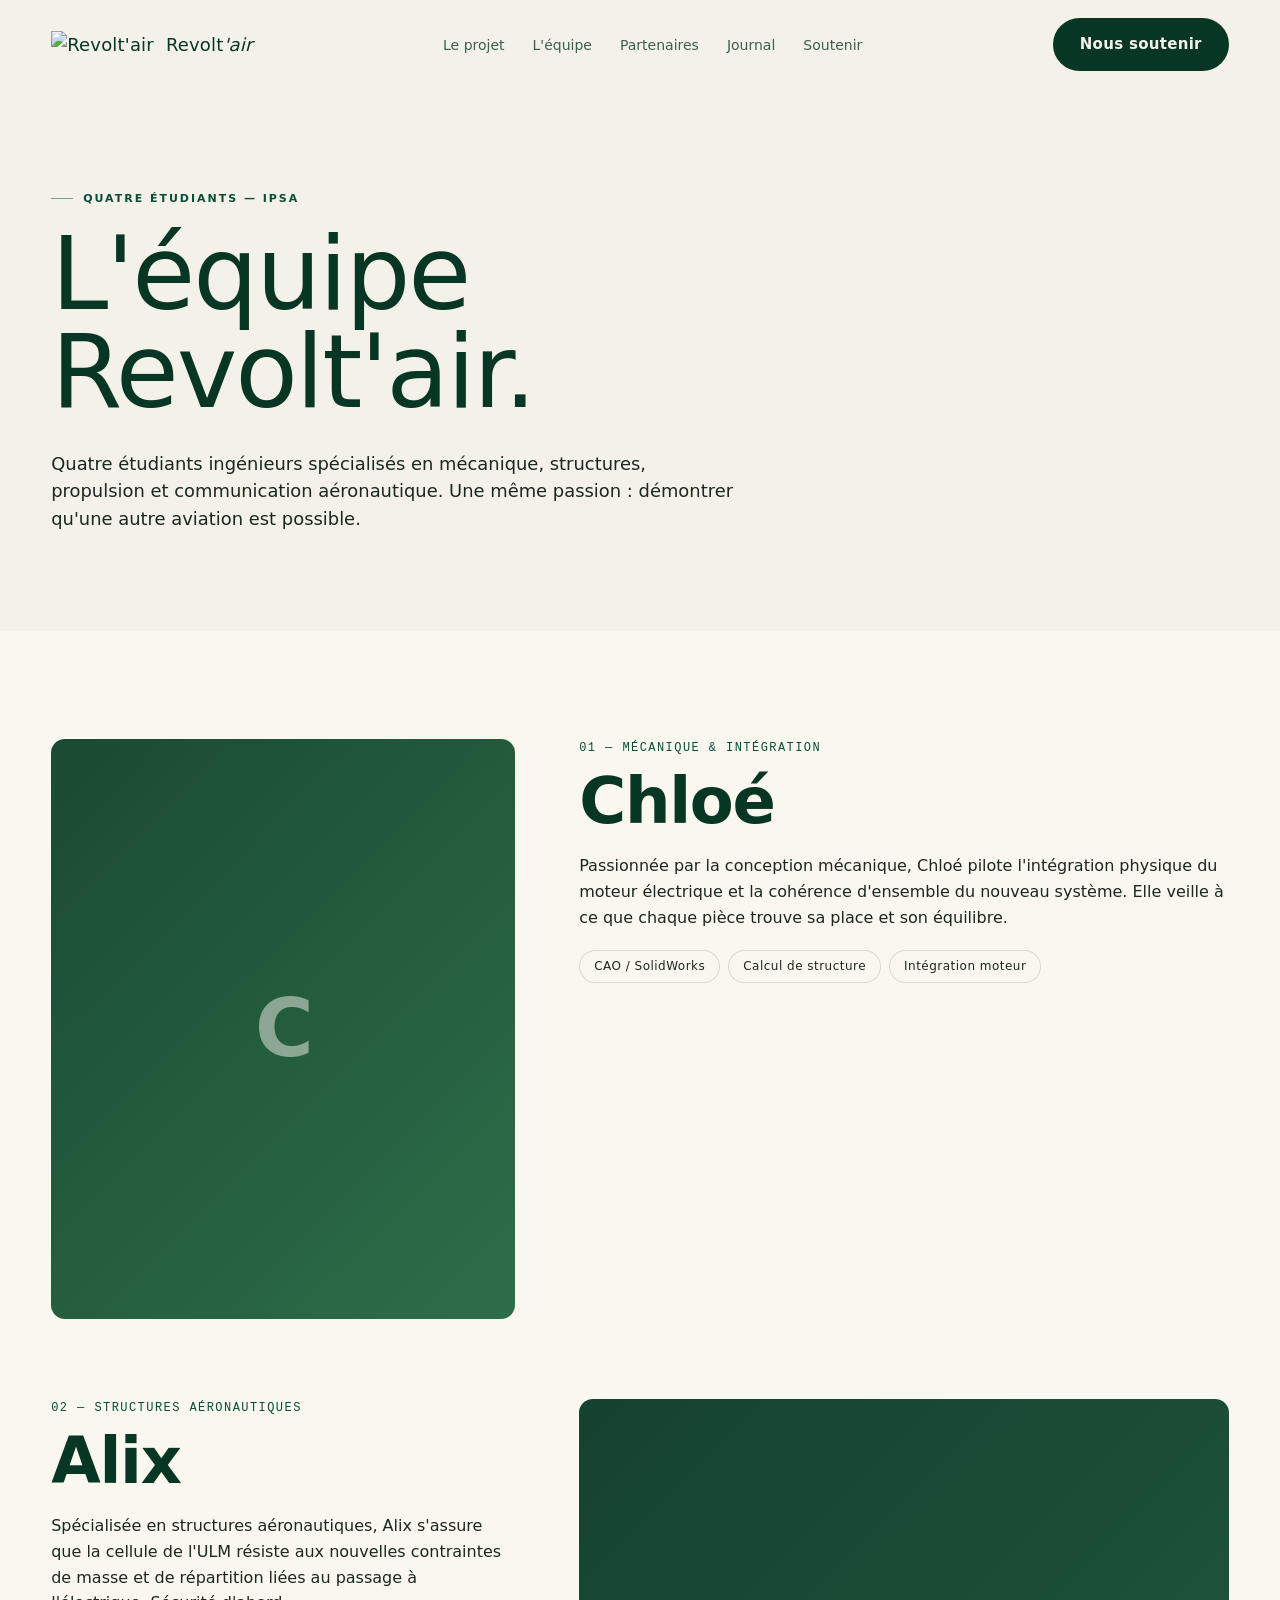
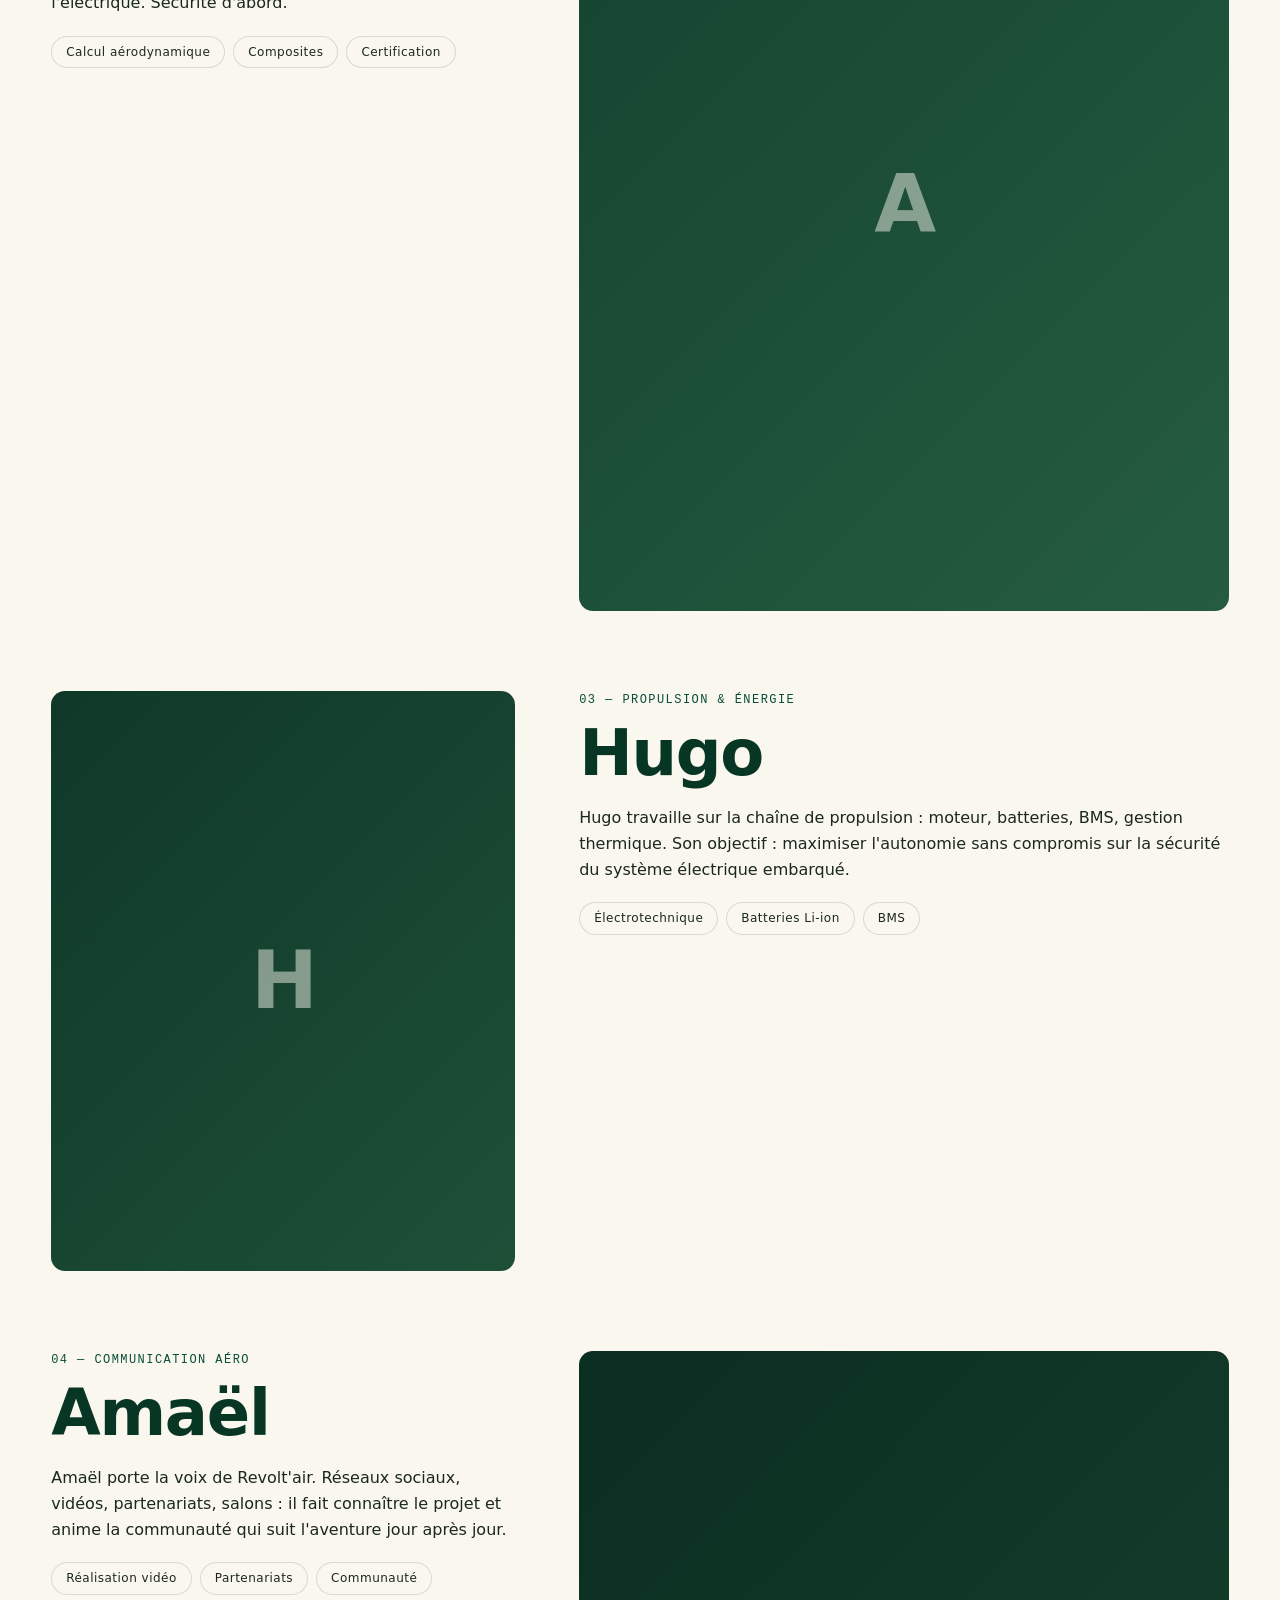
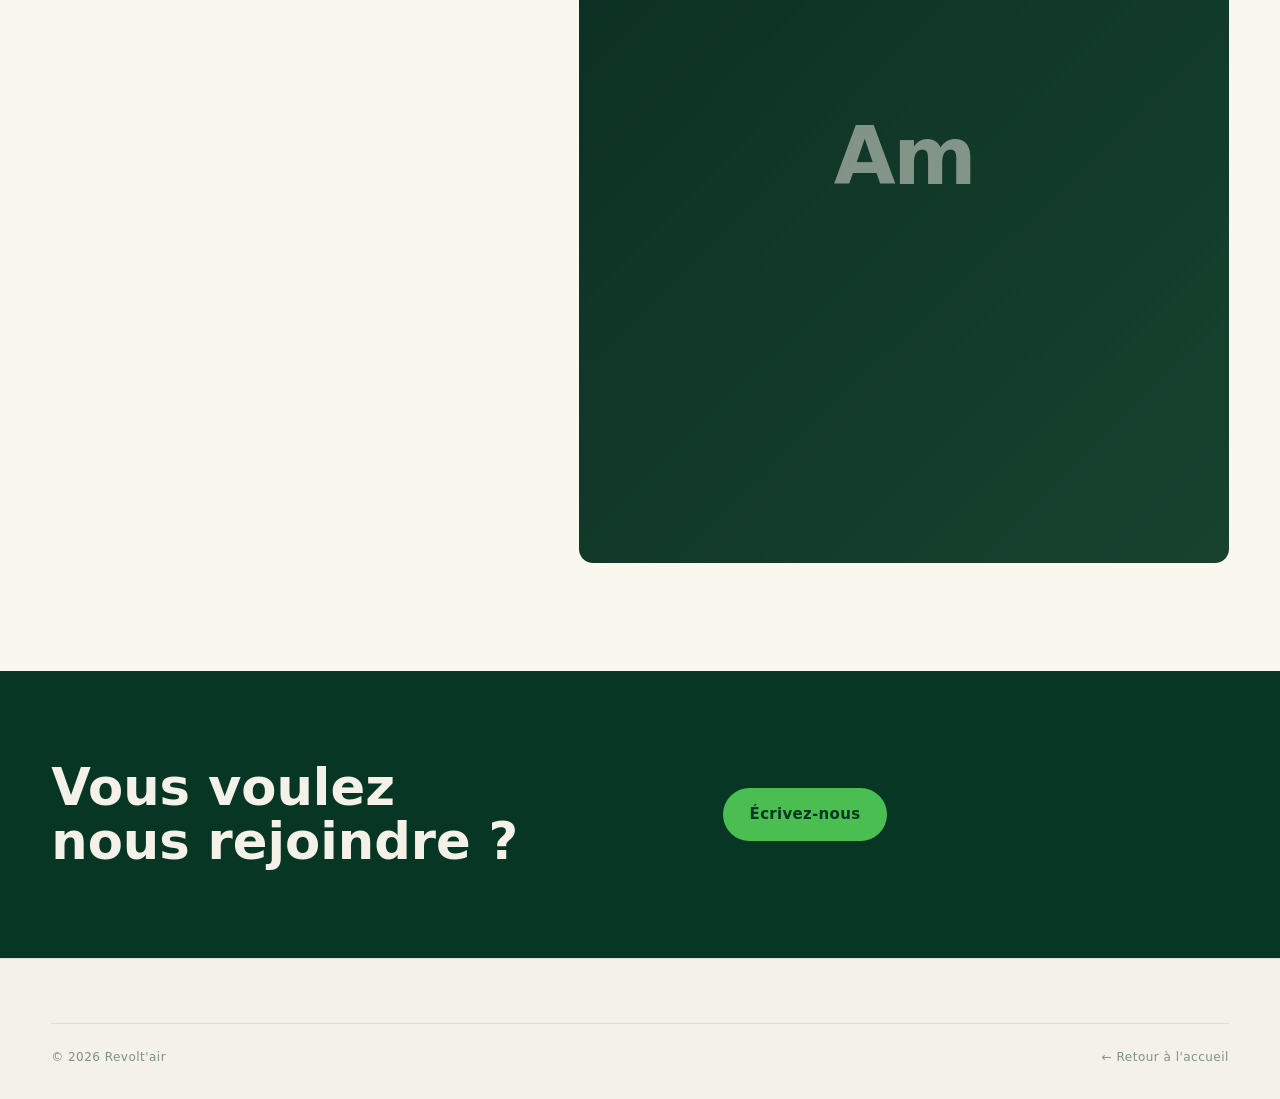
==== equipe.html @ 28c8277b "Add files via upload" ====
<!doctype html>
<html lang="fr">
<head>
<meta charset="utf-8" />
<meta name="viewport" content="width=device-width,initial-scale=1" />
<title>L'équipe — Revolt'air</title>
<link rel="stylesheet" href="site.css" />
<style>
  .page-hero { padding: 180px 0 80px; background: var(--c-cream); }
  .team-full { display: grid; grid-template-columns: 1fr; gap: 80px; }
  .team-member { display: grid; grid-template-columns: 1fr; gap: 32px; align-items: start; }
  @media (min-width: 880px) { .team-member { grid-template-columns: 1fr 1.4fr; gap: 64px; } .team-member:nth-child(even) .team-member__photo { order: 2; } }
  .team-member__photo { aspect-ratio: 4/5; background: linear-gradient(135deg, #d8e6cf, #c8dabb); border-radius: var(--r-md); display: flex; align-items: center; justify-content: center; font-family: var(--font-mono); font-size: 11px; color: rgba(8,54,36,0.45); letter-spacing: 0.1em; }
  .team-member__role { font-family: var(--font-mono); font-size: 12px; letter-spacing: 0.12em; text-transform: uppercase; color: var(--c-green-mid); margin-bottom: 12px; }
  .team-member__name { font-family: var(--font-display); font-size: clamp(40px, 5vw, 64px); line-height: 1; color: var(--c-green-dark); margin: 0 0 20px; letter-spacing: -0.02em; }
  .team-member__bio { font-size: 16px; line-height: 1.6; color: var(--c-ink); margin-bottom: 20px; }
  .team-member__skills { display: flex; flex-wrap: wrap; gap: 8px; margin-top: 16px; }
  .team-member__skill { padding: 6px 14px; background: var(--c-cream-soft); border: 1px solid rgba(8,54,36,0.15); border-radius: 999px; font-size: 12px; letter-spacing: 0.04em; }
  body.v-immersif .team-member__photo { background: linear-gradient(135deg, #0a261a, #14422f); color: rgba(244,241,232,0.4); }
  body.v-immersif .team-member__skill { background: #081512; border-color: rgba(74,190,81,0.2); color: var(--c-cream); }
</style>

<style>
/* ---- Mobile nav fix ---- */
@media (max-width: 768px) {
  .nav__links { display: none; }
  .nav__links.is-open {
    display: flex;
    flex-direction: column;
    position: fixed;
    top: 0; left: 0; right: 0; bottom: 0;
    background: var(--c-green-dark);
    justify-content: center;
    align-items: center;
    gap: 32px;
    z-index: 100;
  }
  .nav__links.is-open a {
    color: var(--c-cream);
    font-size: 24px;
    font-family: var(--font-display);
    font-weight: 600;
  }
  .nav__hamburger {
    display: flex;
    flex-direction: column;
    gap: 5px;
    cursor: pointer;
    z-index: 101;
    background: none;
    border: none;
    padding: 8px;
  }
  .nav__hamburger span {
    width: 24px;
    height: 2px;
    background: var(--c-green-dark);
    display: block;
    transition: all 0.3s;
    border-radius: 2px;
  }
  .nav__hamburger.is-open span:nth-child(1) { transform: rotate(45deg) translate(5px, 5px); }
  .nav__hamburger.is-open span:nth-child(2) { opacity: 0; }
  .nav__hamburger.is-open span:nth-child(3) { transform: rotate(-45deg) translate(5px, -5px); }
  .nav__cta { display: none; }
}
@media (min-width: 769px) {
  .nav__hamburger { display: none; }
}
</style>
</head>
<body data-screen-label="Équipe">

<header class="nav" id="nav">
  <div class="container nav__inner">
    <a href="index.html" class="nav__brand"><img src="assets/logo.png" alt="Revolt'air" /><span>Revolt<span class="nav__brand-em">'air</span></span></a>
    <nav><ul class="nav__links">
      <li><a href="index.html#projet">Le projet</a></li>
      <li><a href="equipe.html">L'équipe</a></li>
      <li><a href="partenaires.html">Partenaires</a></li>
      <li><a href="journal.html">Journal</a></li>
      <li><a href="soutenir.html">Soutenir</a></li>
    </ul></nav>
    <button class="nav__hamburger" id="hamburger" aria-label="Menu" onclick="
      const nav = document.querySelector('.nav__links');
      const btn = document.getElementById('hamburger');
      nav.classList.toggle('is-open');
      btn.classList.toggle('is-open');
    ">
      <span></span><span></span><span></span>
    </button>
    <div class="nav__cta"><a href="soutenir.html" class="btn btn--primary">Nous soutenir</a></div>
  </div>
</header>

<section class="page-hero">
  <div class="container">
    <div class="eyebrow">Quatre étudiants — IPSA</div>
    <h1 class="h-display" style="margin-top: 18px;">L'équipe<br/>Revolt'air.</h1>
    <p class="lede" style="margin-top: 28px; max-width: 60ch;">Quatre étudiants ingénieurs spécialisés en mécanique, structures, propulsion et communication aéronautique. Une même passion : démontrer qu'une autre aviation est possible.</p>
  </div>
</section>

<section class="section section--cream-soft">
  <div class="container">
    <div class="team-full">
      <article class="team-member reveal">
        <div class="team-member__photo" style="background:linear-gradient(135deg,#1a4a32,#2d6e4a);display:flex;align-items:center;justify-content:center;font-family:var(--font-display);font-size:80px;color:rgba(244,241,232,0.5);font-weight:700;letter-spacing:-0.03em;">C</div>
        <div>
          <div class="team-member__role">01 — Mécanique &amp; intégration</div>
          <h2 class="team-member__name">Chloé</h2>
          <p class="team-member__bio">Passionnée par la conception mécanique, Chloé pilote l'intégration physique du moteur électrique et la cohérence d'ensemble du nouveau système. Elle veille à ce que chaque pièce trouve sa place et son équilibre.</p>
          <div class="team-member__skills"><span class="team-member__skill">CAO / SolidWorks</span><span class="team-member__skill">Calcul de structure</span><span class="team-member__skill">Intégration moteur</span></div>
        </div>
      </article>
      <article class="team-member reveal">
        <div class="team-member__photo" style="background:linear-gradient(135deg,#14422f,#255c40);display:flex;align-items:center;justify-content:center;font-family:var(--font-display);font-size:80px;color:rgba(244,241,232,0.5);font-weight:700;letter-spacing:-0.03em;">A</div>
        <div>
          <div class="team-member__role">02 — Structures aéronautiques</div>
          <h2 class="team-member__name">Alix</h2>
          <p class="team-member__bio">Spécialisée en structures aéronautiques, Alix s'assure que la cellule de l'ULM résiste aux nouvelles contraintes de masse et de répartition liées au passage à l'électrique. Sécurité d'abord.</p>
          <div class="team-member__skills"><span class="team-member__skill">Calcul aérodynamique</span><span class="team-member__skill">Composites</span><span class="team-member__skill">Certification</span></div>
        </div>
      </article>
      <article class="team-member reveal">
        <div class="team-member__photo" style="background:linear-gradient(135deg,#0f3828,#1e5038);display:flex;align-items:center;justify-content:center;font-family:var(--font-display);font-size:80px;color:rgba(244,241,232,0.5);font-weight:700;letter-spacing:-0.03em;">H</div>
        <div>
          <div class="team-member__role">03 — Propulsion &amp; énergie</div>
          <h2 class="team-member__name">Hugo</h2>
          <p class="team-member__bio">Hugo travaille sur la chaîne de propulsion : moteur, batteries, BMS, gestion thermique. Son objectif : maximiser l'autonomie sans compromis sur la sécurité du système électrique embarqué.</p>
          <div class="team-member__skills"><span class="team-member__skill">Électrotechnique</span><span class="team-member__skill">Batteries Li-ion</span><span class="team-member__skill">BMS</span></div>
        </div>
      </article>
      <article class="team-member reveal">
        <div class="team-member__photo" style="background:linear-gradient(135deg,#0a2e22,#18422e);display:flex;align-items:center;justify-content:center;font-family:var(--font-display);font-size:80px;color:rgba(244,241,232,0.5);font-weight:700;letter-spacing:-0.03em;">Am</div>
        <div>
          <div class="team-member__role">04 — Communication aéro</div>
          <h2 class="team-member__name">Amaël</h2>
          <p class="team-member__bio">Amaël porte la voix de Revolt'air. Réseaux sociaux, vidéos, partenariats, salons : il fait connaître le projet et anime la communauté qui suit l'aventure jour après jour.</p>
          <div class="team-member__skills"><span class="team-member__skill">Réalisation vidéo</span><span class="team-member__skill">Partenariats</span><span class="team-member__skill">Communauté</span></div>
        </div>
      </article>
    </div>
  </div>
</section>

<section class="newsletter">
  <div class="container newsletter__inner">
    <h2 class="newsletter__title">Vous voulez<br/>nous rejoindre&nbsp;?</h2>
    <a href="mailto:revoltair@outlook.fr" class="btn btn--accent" style="justify-self: start;">Écrivez-nous</a>
  </div>
</section>

<footer class="footer">
  <div class="container"><div class="footer__bottom"><div>© 2026 Revolt'air</div><div><a href="index.html">← Retour à l'accueil</a></div></div></div>
</footer>

<script src="https://unpkg.com/react@18.3.1/umd/react.development.js" integrity="sha384-hD6/rw4ppMLGNu3tX5cjIb+uRZ7UkRJ6BPkLpg4hAu/6onKUg4lLsHAs9EBPT82L" crossorigin="anonymous"></script>
<script src="https://unpkg.com/react-dom@18.3.1/umd/react-dom.development.js" integrity="sha384-u6aeetuaXnQ38mYT8rp6sbXaQe3NL9t+IBXmnYxwkUI2Hw4bsp2Wvmx4yRQF1uAm" crossorigin="anonymous"></script>
<script src="https://unpkg.com/@babel/standalone@7.29.0/babel.min.js" integrity="sha384-m08KidiNqLdpJqLq95G/LEi8Qvjl/xUYll3QILypMoQ65QorJ9Lvtp2RXYGBFj1y" crossorigin="anonymous"></script>
<script type="text/babel" src="tweaks-panel.jsx"></script>
<script type="text/babel" src="site-tweaks.jsx"></script>
<script>
  const nav = document.getElementById('nav');
  const onScroll = () => nav.classList.toggle('is-scrolled', window.scrollY > 40);
  window.addEventListener('scroll', onScroll, { passive: true }); onScroll();
  const io = new IntersectionObserver((entries) => entries.forEach(e => { if (e.isIntersecting) { e.target.classList.add('is-in'); io.unobserve(e.target); }}), { threshold: 0.12, rootMargin: '0px 0px -60px 0px' });
  document.querySelectorAll('.reveal').forEach(el => io.observe(el));
</script>
</body>
</html>
---- site.css ----
/* ============================================================
   Revolt'air — Site web
   Charte adaptée du dossier de partenariat
   ============================================================ */

:root {
  /* Couleurs */
  --c-cream: #f4f1e8;
  --c-cream-soft: #faf7ee;
  --c-ink: #1a2820;
  --c-green-dark: #083624;
  --c-green-mid: #084d39;
  --c-green: #4abe51;
  --c-green-soft: #c8e6c9;

  /* Type */
  --font-display: "Montserrat", "Helvetica Neue", system-ui, sans-serif;
  --font-body: "Poppins", "Helvetica Neue", system-ui, sans-serif;
  --font-italic: "Alice", Georgia, serif;
  --font-mono: "JetBrains Mono", "SF Mono", Menlo, monospace;

  /* Spacing */
  --r-sm: 6px;
  --r-md: 14px;
  --r-lg: 24px;

  /* Container */
  --max-w: 1280px;
  --gutter: clamp(20px, 4vw, 64px);
}

* { box-sizing: border-box; }
html { scroll-behavior: smooth; }
body {
  margin: 0;
  font-family: var(--font-body);
  font-size: 17px;
  line-height: 1.55;
  color: var(--c-ink);
  background: var(--c-cream);
  -webkit-font-smoothing: antialiased;
  text-rendering: optimizeLegibility;
}
img { max-width: 100%; display: block; }
a { color: inherit; text-decoration: none; }

/* ---------- Reusable ---------- */
.container {
  max-width: var(--max-w);
  margin: 0 auto;
  padding: 0 var(--gutter);
}

.eyebrow {
  font-family: var(--font-body);
  text-transform: uppercase;
  letter-spacing: 0.18em;
  font-size: 11px;
  font-weight: 600;
  color: var(--c-green-mid);
  display: inline-flex;
  align-items: center;
  gap: 10px;
}
.eyebrow::before {
  content: "";
  width: 22px;
  height: 1px;
  background: currentColor;
  opacity: 0.5;
}

.h-display {
  font-family: var(--font-display);
  font-weight: 400;
  line-height: 0.96;
  letter-spacing: -0.02em;
  font-size: clamp(48px, 8vw, 124px);
  color: var(--c-green-dark);
  margin: 0;
}
.h-section {
  font-family: var(--font-display);
  font-weight: 400;
  line-height: 1.02;
  letter-spacing: -0.015em;
  font-size: clamp(36px, 5vw, 72px);
  color: var(--c-green-dark);
  margin: 0;
}
.h-sub {
  font-family: var(--font-display);
  font-weight: 400;
  line-height: 1.1;
  font-size: clamp(24px, 2.6vw, 36px);
  color: var(--c-green-dark);
  margin: 0;
}
.lede {
  font-size: clamp(17px, 1.4vw, 21px);
  line-height: 1.55;
  color: var(--c-ink);
  max-width: 60ch;
}
.muted { color: rgba(26,40,32,0.65); }
.italic { font-style: italic; font-family: var(--font-italic); }
.hero__title em, .manifeste em { font-family: var(--font-italic); font-weight: 400; }

.btn {
  display: inline-flex;
  align-items: center;
  gap: 10px;
  padding: 14px 26px;
  border-radius: 999px;
  font-family: var(--font-body);
  font-weight: 600;
  font-size: 15px;
  letter-spacing: 0.02em;
  border: 1px solid transparent;
  cursor: pointer;
  transition: transform 0.2s ease, background 0.2s ease, color 0.2s ease;
  text-decoration: none;
}
.btn:hover { transform: translateY(-1px); }
.btn--primary {
  background: var(--c-green-dark);
  color: var(--c-cream);
}
.btn--primary:hover { background: var(--c-green-mid); }
.btn--ghost {
  background: transparent;
  color: var(--c-green-dark);
  border-color: var(--c-green-dark);
}
.btn--ghost:hover { background: var(--c-green-dark); color: var(--c-cream); }
.btn--accent {
  background: var(--c-green);
  color: var(--c-green-dark);
  font-weight: 700;
}
.btn--accent:hover { background: #5fcf66; }

.btn__arrow {
  width: 18px; height: 18px;
  display: inline-block;
  transition: transform 0.2s ease;
}
.btn:hover .btn__arrow { transform: translateX(3px); }

/* ---------- NAV ---------- */
.nav {
  position: fixed;
  top: 0; left: 0; right: 0;
  z-index: 100;
  padding: 18px 0;
  transition: background 0.3s ease, padding 0.3s ease, backdrop-filter 0.3s ease;
}
.nav.is-scrolled {
  background: rgba(244, 241, 232, 0.85);
  backdrop-filter: saturate(140%) blur(14px);
  -webkit-backdrop-filter: saturate(140%) blur(14px);
  padding: 12px 0;
  border-bottom: 1px solid rgba(8, 54, 36, 0.08);
}
.nav__inner {
  display: flex;
  align-items: center;
  justify-content: space-between;
  gap: 24px;
}
.nav__brand {
  display: flex;
  align-items: center;
  gap: 12px;
  font-family: var(--font-display);
  font-size: 18px;
  color: var(--c-green-dark);
  letter-spacing: 0.01em;
}
.nav__brand img { height: 28px; width: auto; }
.nav__brand-em { font-style: italic; }
.nav__links {
  display: flex;
  gap: 28px;
  align-items: center;
  list-style: none;
  margin: 0; padding: 0;
}
.nav__links a {
  font-size: 14px;
  font-weight: 500;
  color: var(--c-green-dark);
  opacity: 0.78;
  transition: opacity 0.2s;
}
.nav__links a:hover { opacity: 1; }
.nav__cta {
  display: flex; gap: 10px; align-items: center;
}
@media (max-width: 880px) {
  .nav__links { display: none; }
}

/* ---------- HERO ---------- */
.hero {
  position: relative;
  min-height: 100vh;
  padding: 140px 0 80px;
  overflow: hidden;
  display: flex;
  align-items: center;
}
.hero__media {
  position: absolute;
  inset: 0;
  z-index: 0;
  background: linear-gradient(135deg, #082b1d 0%, #0a4d34 100%);
}
.hero__video-placeholder {
  position: absolute;
  inset: 0;
  background:
    radial-gradient(circle at 30% 40%, rgba(74,190,81,0.15) 0%, transparent 60%),
    radial-gradient(circle at 70% 60%, rgba(74,190,81,0.1) 0%, transparent 60%),
    linear-gradient(135deg, #051f15 0%, #0a4d34 100%);
  display: flex;
  align-items: center;
  justify-content: center;
}
.hero__video-placeholder::before {
  content: "[ vidéo en boucle — ULM en vol ]";
  font-family: var(--font-mono);
  font-size: 12px;
  color: rgba(244, 241, 232, 0.4);
  letter-spacing: 0.1em;
  text-transform: uppercase;
}
.hero__media::after {
  content: "";
  position: absolute;
  inset: 0;
  background: linear-gradient(180deg, rgba(8,30,20,0.2) 0%, rgba(8,30,20,0.5) 60%, rgba(8,30,20,0.85) 100%);
}
.hero__inner {
  position: relative;
  z-index: 2;
  width: 100%;
  display: grid;
  grid-template-columns: 1fr;
  gap: 32px;
}
.hero__eyebrow {
  color: var(--c-green) !important;
}
.hero__eyebrow::before { background: currentColor; opacity: 0.7; }
.hero__title {
  color: var(--c-cream);
  font-family: var(--font-display);
  font-weight: 400;
  font-size: clamp(56px, 9vw, 140px);
  line-height: 0.95;
  letter-spacing: -0.025em;
  margin: 0;
  max-width: 14ch;
}
.hero__title em {
  font-style: italic;
  color: var(--c-green);
}
.hero__tag {
  font-style: italic;
  font-family: var(--font-display);
  color: rgba(244, 241, 232, 0.85);
  font-size: clamp(18px, 1.6vw, 22px);
  max-width: 50ch;
}
.hero__ctas {
  display: flex;
  gap: 14px;
  flex-wrap: wrap;
  margin-top: 16px;
}
.hero__meta {
  position: absolute;
  bottom: 40px;
  left: var(--gutter);
  right: var(--gutter);
  z-index: 2;
  display: flex;
  justify-content: space-between;
  align-items: flex-end;
  gap: 24px;
  color: var(--c-cream);
  flex-wrap: wrap;
}
.hero__meta-item { font-size: 12px; opacity: 0.7; letter-spacing: 0.12em; text-transform: uppercase; }
.hero__meta-item strong {
  display: block;
  font-family: var(--font-display);
  font-size: 22px;
  font-weight: 400;
  letter-spacing: 0;
  text-transform: none;
  margin-top: 4px;
  opacity: 1;
}
.hero__scroll {
  display: inline-flex;
  flex-direction: column;
  align-items: center;
  gap: 8px;
  font-size: 11px;
  letter-spacing: 0.18em;
  text-transform: uppercase;
  opacity: 0.6;
}
.hero__scroll-line {
  width: 1px; height: 32px;
  background: var(--c-cream);
  animation: scrollHint 2.4s ease-in-out infinite;
  transform-origin: top;
}
@keyframes scrollHint {
  0%, 100% { transform: scaleY(0.4); opacity: 0.3; }
  50% { transform: scaleY(1); opacity: 0.9; }
}

/* ---------- Sections ---------- */
.section {
  padding: clamp(80px, 12vh, 140px) 0;
  position: relative;
}
.section--cream { background: var(--c-cream); }
.section--cream-soft { background: var(--c-cream-soft); }
.section--dark { background: var(--c-green-dark); color: var(--c-cream); }
.section--dark .h-section,
.section--dark .h-sub { color: var(--c-cream); }
.section--dark .eyebrow { color: var(--c-green); }
.section--dark .lede { color: rgba(244, 241, 232, 0.85); }

.section__head {
  display: grid;
  grid-template-columns: 1fr;
  gap: 16px;
  margin-bottom: clamp(40px, 6vh, 72px);
  max-width: 70ch;
}
.section__head--split {
  grid-template-columns: 1fr;
  max-width: var(--max-w);
}
@media (min-width: 880px) {
  .section__head--split {
    grid-template-columns: 1fr 1fr;
    gap: 64px;
    align-items: end;
  }
  .section__head--split .lede { margin: 0; }
}

/* ---------- Manifeste ---------- */
.manifeste {
  font-family: var(--font-display);
  font-size: clamp(28px, 3.5vw, 52px);
  line-height: 1.15;
  letter-spacing: -0.01em;
  color: var(--c-green-dark);
  max-width: 22ch;
}
.manifeste em {
  font-style: italic;
  color: var(--c-green);
}
.manifeste-row {
  display: grid;
  grid-template-columns: 1fr;
  gap: 48px;
  align-items: start;
}
@media (min-width: 880px) {
  .manifeste-row { grid-template-columns: 1.4fr 1fr; gap: 80px; align-items: end; }
}
.manifeste-meta {
  border-top: 1px solid rgba(8, 54, 36, 0.2);
  padding-top: 24px;
  font-size: 14px;
  line-height: 1.55;
  color: var(--c-ink);
}
.manifeste-meta strong { display: block; font-family: var(--font-display); font-size: 18px; margin-bottom: 4px; }

/* ---------- Projet en bref ---------- */
.bref-grid {
  display: grid;
  grid-template-columns: 1fr;
  gap: 32px;
}
@media (min-width: 880px) {
  .bref-grid { grid-template-columns: repeat(3, 1fr); gap: 48px; }
}
.bref-card {
  display: flex;
  flex-direction: column;
  gap: 14px;
  padding: 32px 0 0;
  border-top: 1px solid rgba(8, 54, 36, 0.25);
}
.bref-card__num {
  font-family: var(--font-display);
  font-size: 14px;
  letter-spacing: 0.1em;
  color: var(--c-green-mid);
  opacity: 0.6;
}
.bref-card__title {
  font-family: var(--font-display);
  font-size: 28px;
  line-height: 1.1;
  color: var(--c-green-dark);
  margin: 0;
}
.bref-card__body {
  font-size: 15px;
  line-height: 1.55;
  color: var(--c-ink);
  opacity: 0.85;
}

/* ---------- Stat band ---------- */
.statband {
  display: grid;
  grid-template-columns: repeat(2, 1fr);
  gap: 32px;
  padding: 56px 0;
  border-top: 1px solid rgba(244, 241, 232, 0.18);
  border-bottom: 1px solid rgba(244, 241, 232, 0.18);
}
@media (min-width: 760px) {
  .statband { grid-template-columns: repeat(4, 1fr); }
}
.statband__item { text-align: left; }
.statband__num {
  font-family: var(--font-display);
  font-size: clamp(40px, 4.5vw, 64px);
  line-height: 1;
  color: var(--c-green);
  letter-spacing: -0.02em;
}
.statband__num sup { font-size: 0.5em; vertical-align: super; }
.statband__label {
  font-size: 13px;
  margin-top: 8px;
  letter-spacing: 0.06em;
  color: rgba(244, 241, 232, 0.7);
  line-height: 1.4;
}

/* ---------- Équipe preview ---------- */
.team-preview {
  display: grid;
  grid-template-columns: 1fr;
  gap: 24px;
}
@media (min-width: 760px) {
  .team-preview { grid-template-columns: repeat(4, 1fr); }
}
.team-preview__card {
  display: flex;
  flex-direction: column;
  gap: 14px;
}
.team-preview__photo {
  aspect-ratio: 3/4;
  background: linear-gradient(135deg, #d8e6cf, #c8dabb);
  border-radius: var(--r-md);
  position: relative;
  overflow: hidden;
  display: flex;
  align-items: center;
  justify-content: center;
  font-family: var(--font-mono);
  font-size: 11px;
  color: rgba(8,54,36,0.45);
  letter-spacing: 0.1em;
  transition: transform 0.4s ease;
}
.team-preview__card:hover .team-preview__photo { transform: scale(1.02); }
.team-preview__name {
  font-family: var(--font-display);
  font-size: 22px;
  color: var(--c-green-dark);
  margin: 0;
}
.team-preview__role {
  font-size: 13px;
  color: rgba(8, 54, 36, 0.7);
  letter-spacing: 0.04em;
}

/* ---------- Timeline ---------- */
.timeline-web {
  display: grid;
  gap: 0;
  position: relative;
}
.timeline-web__phase {
  display: grid;
  grid-template-columns: 80px 1fr;
  gap: clamp(20px, 4vw, 56px);
  padding: 32px 0;
  border-top: 1px solid rgba(244, 241, 232, 0.18);
  align-items: start;
}
@media (min-width: 760px) {
  .timeline-web__phase { grid-template-columns: 200px 1fr 80px; }
}
.timeline-web__phase:last-child { border-bottom: 1px solid rgba(244, 241, 232, 0.18); }
.timeline-web__when {
  font-family: var(--font-mono);
  font-size: 12px;
  letter-spacing: 0.12em;
  text-transform: uppercase;
  color: var(--c-green);
  padding-top: 6px;
}
.timeline-web__body {
  display: flex;
  flex-direction: column;
  gap: 8px;
}
.timeline-web__title {
  font-family: var(--font-display);
  font-size: clamp(28px, 3vw, 40px);
  color: var(--c-cream);
  margin: 0;
}
.timeline-web__list {
  list-style: none;
  margin: 4px 0 0; padding: 0;
  display: flex;
  flex-direction: column;
  gap: 4px;
  color: rgba(244, 241, 232, 0.78);
  font-size: 15px;
}
.timeline-web__list li::before { content: "— "; color: var(--c-green); }
.timeline-web__status {
  font-family: var(--font-mono);
  font-size: 11px;
  letter-spacing: 0.12em;
  text-transform: uppercase;
  padding: 6px 10px;
  border-radius: 999px;
  background: rgba(244, 241, 232, 0.08);
  color: rgba(244, 241, 232, 0.6);
  display: inline-block;
  align-self: start;
  white-space: nowrap;
}
.timeline-web__status--done { color: var(--c-green); background: rgba(74, 190, 81, 0.15); }
.timeline-web__status--active { color: var(--c-cream); background: var(--c-green); }

/* ---------- Partenaires ---------- */
.partners {
  display: grid;
  grid-template-columns: repeat(2, 1fr);
  gap: 0;
  border-top: 1px solid rgba(8, 54, 36, 0.15);
  border-left: 1px solid rgba(8, 54, 36, 0.15);
}
@media (min-width: 760px) {
  .partners { grid-template-columns: repeat(4, 1fr); }
}
.partners__item {
  aspect-ratio: 1.4/1;
  border-right: 1px solid rgba(8, 54, 36, 0.15);
  border-bottom: 1px solid rgba(8, 54, 36, 0.15);
  display: flex;
  align-items: center;
  justify-content: center;
  font-family: var(--font-display);
  font-size: 22px;
  color: var(--c-green-dark);
  background: var(--c-cream-soft);
  position: relative;
  transition: background 0.2s;
}
.partners__item:hover { background: var(--c-cream); }
.partners__item-name { z-index: 1; }
.partners__item-tag {
  position: absolute;
  top: 14px; left: 14px;
  font-family: var(--font-body);
  font-size: 10px;
  letter-spacing: 0.12em;
  text-transform: uppercase;
  color: var(--c-green-mid);
  opacity: 0.6;
}

/* ---------- Soutenir / counter ---------- */
.counter {
  display: grid;
  grid-template-columns: 1fr;
  gap: 56px;
  align-items: start;
}
@media (min-width: 880px) {
  .counter { grid-template-columns: 1.1fr 1fr; gap: 80px; }
}
.counter__progress {
  background: var(--c-cream-soft);
  border-radius: var(--r-lg);
  padding: 40px;
}
.counter__amount {
  font-family: var(--font-display);
  font-size: clamp(48px, 6vw, 88px);
  line-height: 1;
  color: var(--c-green-dark);
  letter-spacing: -0.02em;
  display: flex;
  align-items: baseline;
  gap: 8px;
}
.counter__amount-of {
  font-size: 0.36em;
  color: rgba(8, 54, 36, 0.55);
  font-style: italic;
}
.counter__label {
  font-size: 14px;
  color: rgba(8, 54, 36, 0.65);
  letter-spacing: 0.06em;
  margin-top: 4px;
}
.counter__bar {
  margin-top: 28px;
  height: 8px;
  background: rgba(8, 54, 36, 0.08);
  border-radius: 999px;
  overflow: hidden;
  position: relative;
}
.counter__bar-fill {
  height: 100%;
  background: var(--c-green);
  border-radius: inherit;
  transition: width 1.4s cubic-bezier(0.22, 1, 0.36, 1);
}
.counter__metrics {
  display: grid;
  grid-template-columns: repeat(3, 1fr);
  gap: 24px;
  margin-top: 32px;
  padding-top: 32px;
  border-top: 1px solid rgba(8, 54, 36, 0.1);
}
.counter__metric { font-size: 13px; }
.counter__metric strong {
  display: block;
  font-family: var(--font-display);
  font-size: 24px;
  font-weight: 400;
  color: var(--c-green-dark);
  margin-bottom: 4px;
}

.tier-list {
  display: flex;
  flex-direction: column;
  gap: 16px;
}
.tier-row {
  display: grid;
  grid-template-columns: 80px 1fr auto;
  gap: 20px;
  align-items: center;
  padding: 22px 28px;
  background: var(--c-cream-soft);
  border-radius: var(--r-md);
  transition: transform 0.2s ease, background 0.2s ease;
}
.tier-row:hover { transform: translateX(4px); background: var(--c-cream); }
.tier-row--gold { background: var(--c-green-dark); color: var(--c-cream); }
.tier-row--gold:hover { background: var(--c-green-mid); }
.tier-row--gold .tier-row__name,
.tier-row--gold .tier-row__amount { color: var(--c-cream); }
.tier-row__rank {
  font-family: var(--font-mono);
  font-size: 11px;
  letter-spacing: 0.12em;
  text-transform: uppercase;
  opacity: 0.7;
}
.tier-row__name {
  font-family: var(--font-display);
  font-size: 22px;
  color: var(--c-green-dark);
}
.tier-row__amount {
  font-family: var(--font-display);
  font-size: 24px;
  color: var(--c-green-dark);
}

/* ---------- Newsletter / footer ---------- */
.newsletter {
  background: var(--c-green-dark);
  color: var(--c-cream);
  padding: clamp(60px, 10vh, 100px) 0;
}
.newsletter__inner {
  display: grid;
  grid-template-columns: 1fr;
  gap: 32px;
  align-items: center;
}
@media (min-width: 880px) {
  .newsletter__inner { grid-template-columns: 1.2fr 1fr; gap: 64px; }
}
.newsletter__title {
  font-family: var(--font-display);
  font-size: clamp(32px, 4vw, 52px);
  line-height: 1.05;
  color: var(--c-cream);
  margin: 0;
  max-width: 16ch;
}
.newsletter__form {
  display: flex;
  gap: 8px;
  background: rgba(244, 241, 232, 0.06);
  border: 1px solid rgba(244, 241, 232, 0.18);
  padding: 6px;
  border-radius: 999px;
  align-items: center;
}
.newsletter__form input {
  flex: 1;
  background: transparent;
  border: 0;
  outline: 0;
  padding: 14px 20px;
  color: var(--c-cream);
  font-family: var(--font-body);
  font-size: 15px;
}
.newsletter__form input::placeholder { color: rgba(244, 241, 232, 0.45); }

.footer {
  background: var(--c-cream);
  color: var(--c-green-dark);
  padding: 64px 0 32px;
  border-top: 1px solid rgba(8, 54, 36, 0.1);
}
.footer__top {
  display: grid;
  grid-template-columns: 1fr;
  gap: 40px;
  margin-bottom: 48px;
}
@media (min-width: 760px) {
  .footer__top { grid-template-columns: 2fr 1fr 1fr 1fr; gap: 32px; }
}
.footer__brand {
  font-family: var(--font-display);
  font-size: 32px;
  letter-spacing: -0.01em;
  margin-bottom: 12px;
}
.footer__brand-em { font-style: italic; color: var(--c-green-mid); }
.footer__about {
  font-size: 14px;
  line-height: 1.55;
  color: rgba(8, 54, 36, 0.7);
  max-width: 36ch;
}
.footer__col-title {
  font-family: var(--font-mono);
  font-size: 11px;
  letter-spacing: 0.14em;
  text-transform: uppercase;
  opacity: 0.6;
  margin-bottom: 16px;
}
.footer__col ul { list-style: none; margin: 0; padding: 0; display: flex; flex-direction: column; gap: 8px; }
.footer__col a { font-size: 14px; opacity: 0.78; transition: opacity 0.2s; }
.footer__col a:hover { opacity: 1; }
.footer__bottom {
  display: flex;
  justify-content: space-between;
  align-items: center;
  padding-top: 24px;
  border-top: 1px solid rgba(8, 54, 36, 0.1);
  font-size: 12px;
  color: rgba(8, 54, 36, 0.5);
  letter-spacing: 0.04em;
  flex-wrap: wrap;
  gap: 16px;
}

/* ---------- Reveal anim ---------- */
.reveal {
  opacity: 0;
  transform: translateY(24px);
  transition: opacity 0.9s cubic-bezier(0.22, 1, 0.36, 1), transform 0.9s cubic-bezier(0.22, 1, 0.36, 1);
}
.reveal.is-in { opacity: 1; transform: none; }

/* ---------- V2 (immersif) overrides ---------- */
body.v-immersif {
  background: #050d09;
  color: var(--c-cream);
}
body.v-immersif .nav.is-scrolled {
  background: rgba(5, 13, 9, 0.85);
  border-bottom-color: rgba(74, 190, 81, 0.15);
}
body.v-immersif .nav__brand,
body.v-immersif .nav__links a { color: var(--c-cream); }
body.v-immersif .section--cream { background: #050d09; }
body.v-immersif .section--cream-soft { background: #081512; }
body.v-immersif .section--dark { background: #020705; }
body.v-immersif .h-display,
body.v-immersif .h-section,
body.v-immersif .h-sub { color: var(--c-cream); }
body.v-immersif .lede { color: rgba(244, 241, 232, 0.78); }
body.v-immersif .manifeste { color: var(--c-cream); }
body.v-immersif .manifeste em { color: var(--c-green); }
body.v-immersif .bref-card { border-top-color: rgba(74, 190, 81, 0.25); }
body.v-immersif .bref-card__title { color: var(--c-cream); }
body.v-immersif .bref-card__body { color: rgba(244, 241, 232, 0.7); }
body.v-immersif .bref-card__num { color: var(--c-green); opacity: 0.85; }
body.v-immersif .team-preview__photo {
  background: linear-gradient(135deg, #0a261a, #14422f);
  color: rgba(244, 241, 232, 0.4);
}
body.v-immersif .team-preview__name { color: var(--c-cream); }
body.v-immersif .team-preview__role { color: rgba(244, 241, 232, 0.6); }
body.v-immersif .partners {
  border-top-color: rgba(74, 190, 81, 0.18);
  border-left-color: rgba(74, 190, 81, 0.18);
}
body.v-immersif .partners__item {
  background: #081512;
  color: var(--c-cream);
  border-right-color: rgba(74, 190, 81, 0.18);
  border-bottom-color: rgba(74, 190, 81, 0.18);
}
body.v-immersif .partners__item:hover { background: #0d2118; }
body.v-immersif .counter__progress { background: #081512; }
body.v-immersif .counter__amount { color: var(--c-cream); }
body.v-immersif .counter__amount-of { color: rgba(244, 241, 232, 0.55); }
body.v-immersif .counter__label { color: rgba(244, 241, 232, 0.55); }
body.v-immersif .counter__bar { background: rgba(244, 241, 232, 0.08); }
body.v-immersif .counter__metrics { border-top-color: rgba(244, 241, 232, 0.1); }
body.v-immersif .counter__metric strong { color: var(--c-cream); }
body.v-immersif .tier-row { background: #081512; }
body.v-immersif .tier-row:hover { background: #0d2118; }
body.v-immersif .tier-row__name,
body.v-immersif .tier-row__amount { color: var(--c-cream); }
body.v-immersif .footer { background: #020705; color: var(--c-cream); border-top-color: rgba(74, 190, 81, 0.15); }
body.v-immersif .footer__brand-em { color: var(--c-green); }
body.v-immersif .footer__about,
body.v-immersif .footer__col a { color: rgba(244, 241, 232, 0.7); }
body.v-immersif .footer__bottom { color: rgba(244, 241, 232, 0.4); border-top-color: rgba(244, 241, 232, 0.1); }
body.v-immersif .btn--ghost { color: var(--c-cream); border-color: rgba(244, 241, 232, 0.4); }
body.v-immersif .btn--ghost:hover { background: var(--c-cream); color: var(--c-green-dark); }
body.v-immersif .timeline-web__phase,
body.v-immersif .timeline-web__phase:last-child { border-color: rgba(74, 190, 81, 0.18); }
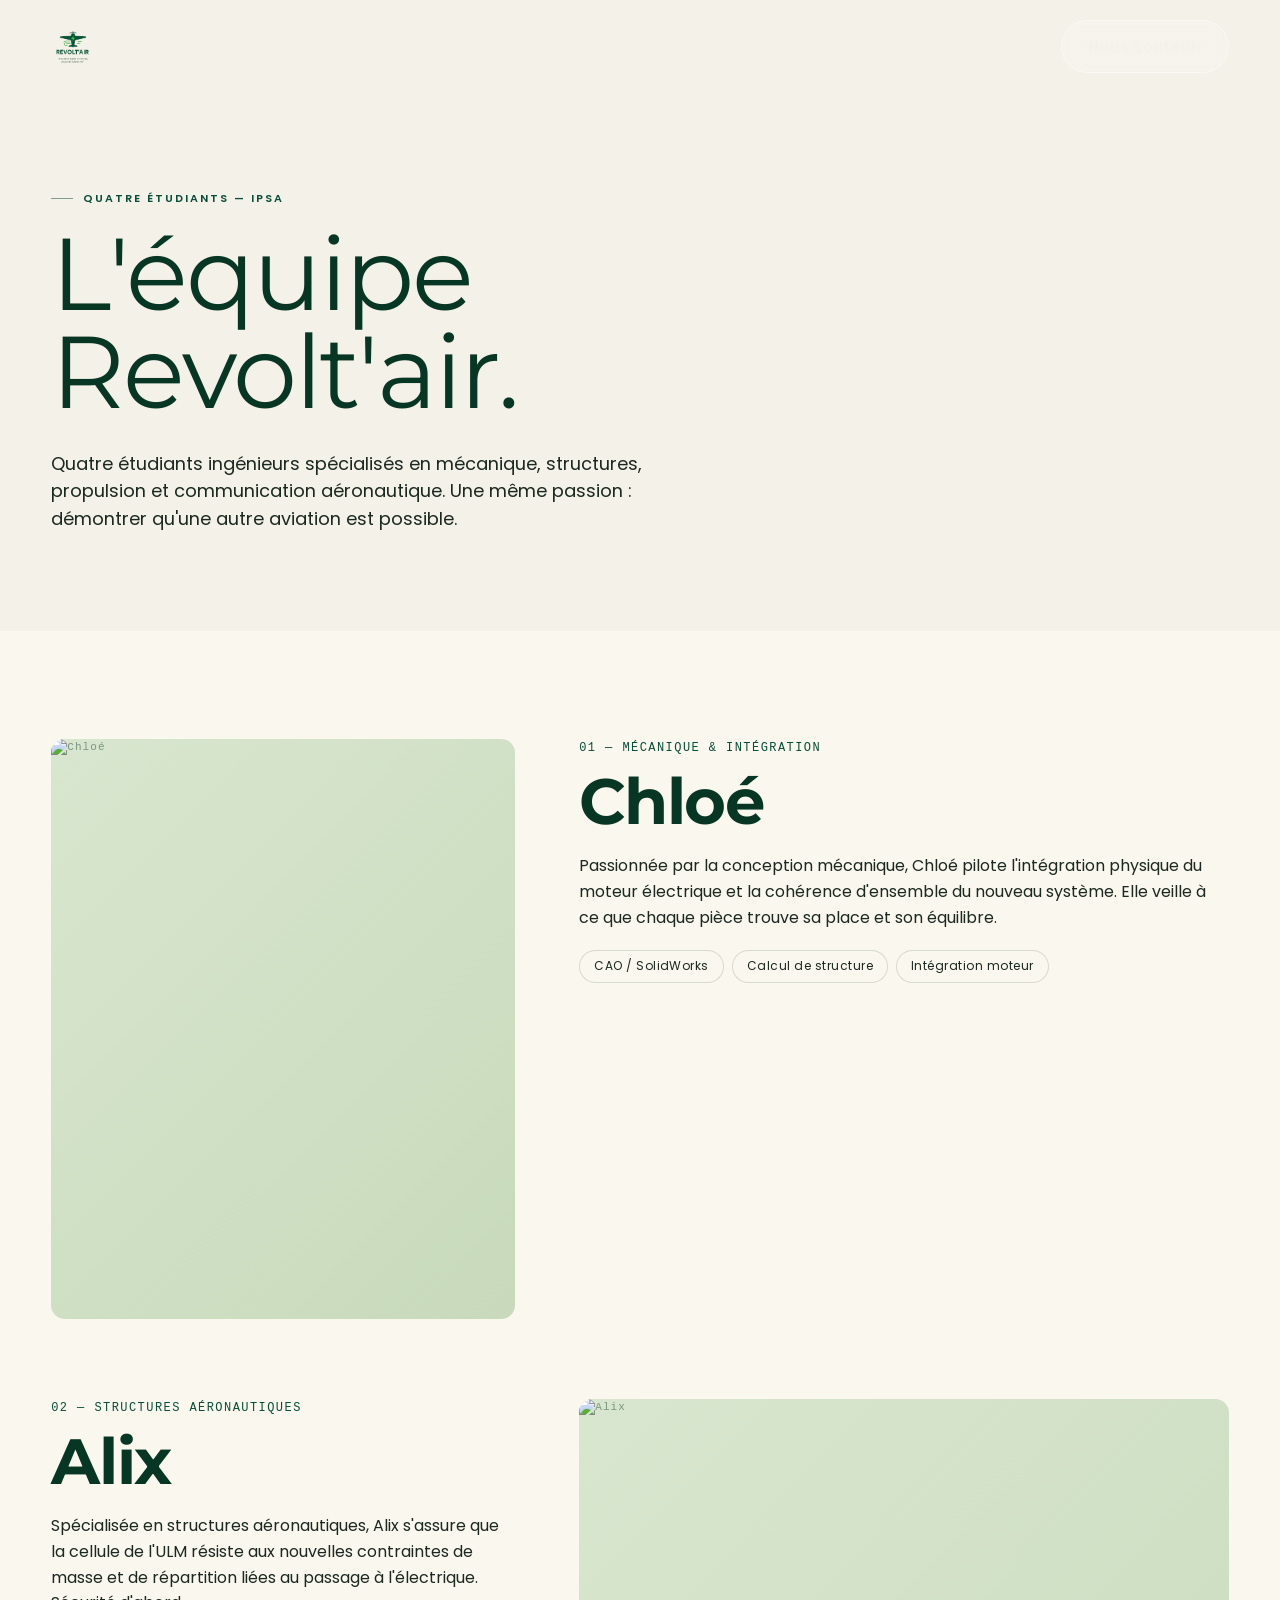
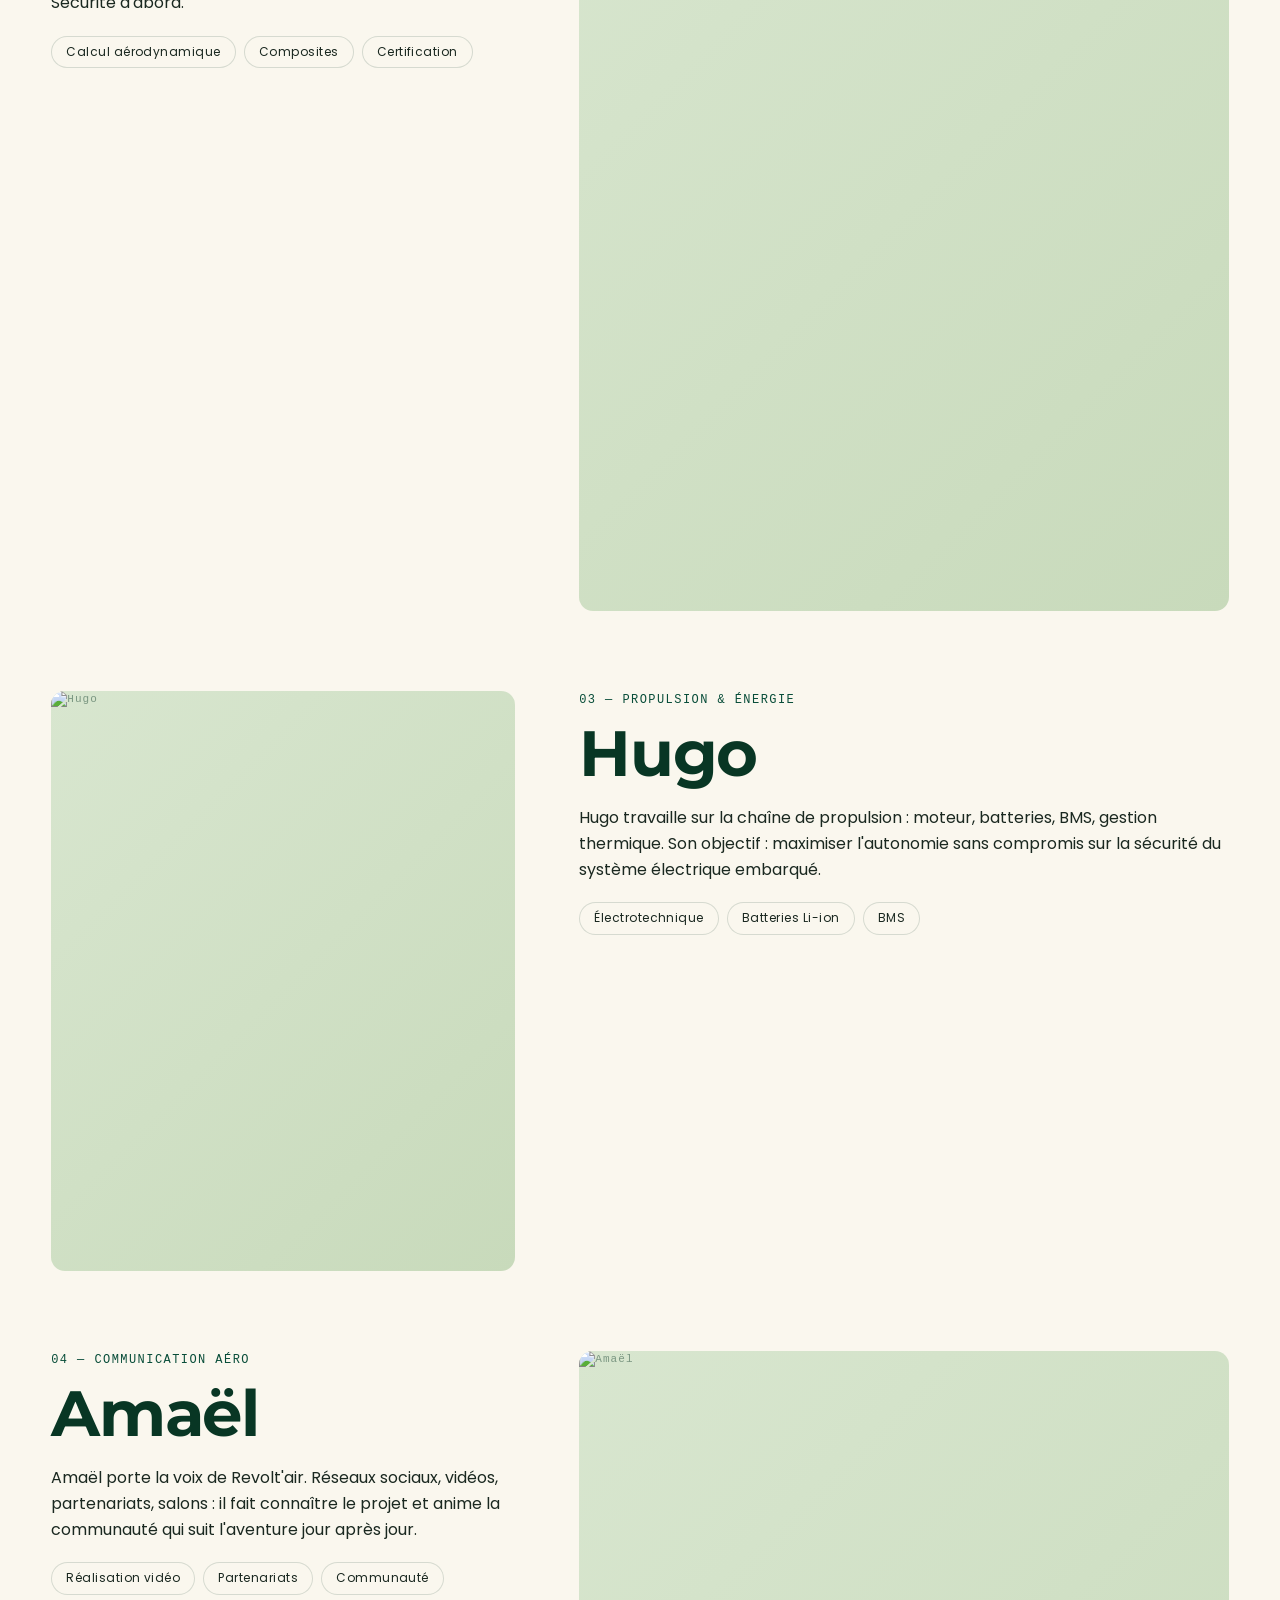
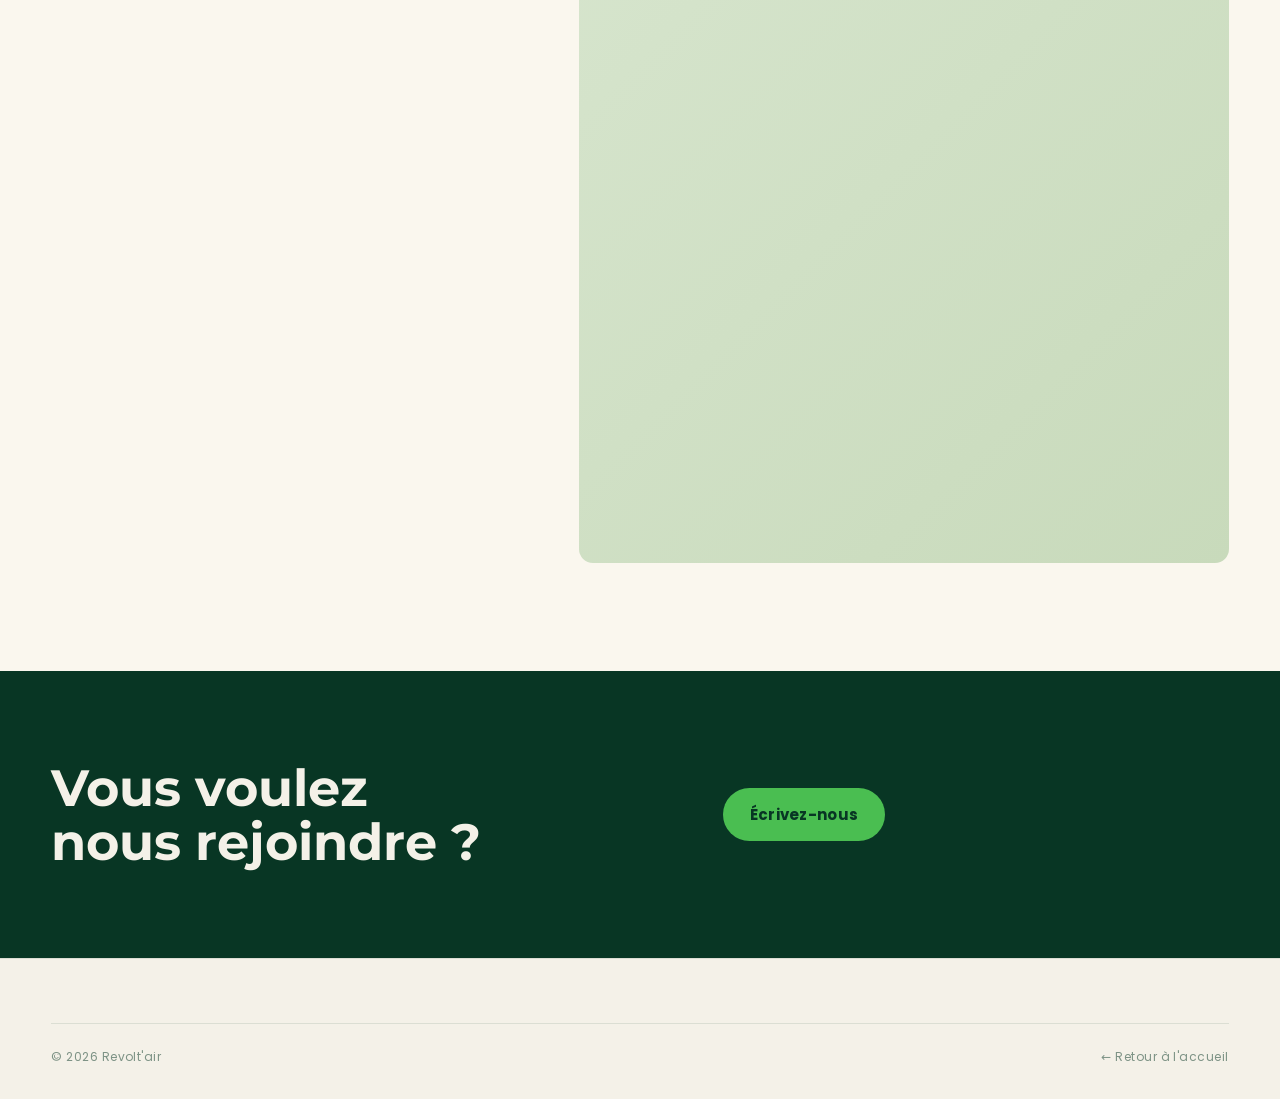
==== commit 324a707d: "Refonte visuelle complète + page Technique - Nouvelle page technique.html (FAQ ingénierie, propulsio" ====
--- a/equipe.html
+++ b/equipe.html
@@ -4,13 +4,17 @@
 <meta charset="utf-8" />
 <meta name="viewport" content="width=device-width,initial-scale=1" />
 <title>L'équipe — Revolt'air</title>
-<link rel="stylesheet" href="site.css" />
+<meta name="description" content="Chloé, Alix, Hugo et Amaël — quatre étudiants ingénieurs de l'IPSA qui transforment un ULM thermique en 100% électrique." />
+<link rel="preconnect" href="https://fonts.googleapis.com">
+<link rel="preconnect" href="https://fonts.gstatic.com" crossorigin>
+<link rel="stylesheet" href="https://fonts.googleapis.com/css2?family=Montserrat:wght@400;500;600;700&family=Poppins:wght@300;400;500;600;700&family=Alice&display=swap">
+<link rel="stylesheet" href="site.css?v=4" />
 <style>
   .page-hero { padding: 180px 0 80px; background: var(--c-cream); }
   .team-full { display: grid; grid-template-columns: 1fr; gap: 80px; }
   .team-member { display: grid; grid-template-columns: 1fr; gap: 32px; align-items: start; }
   @media (min-width: 880px) { .team-member { grid-template-columns: 1fr 1.4fr; gap: 64px; } .team-member:nth-child(even) .team-member__photo { order: 2; } }
-  .team-member__photo { aspect-ratio: 4/5; background: linear-gradient(135deg, #d8e6cf, #c8dabb); border-radius: var(--r-md); display: flex; align-items: center; justify-content: center; font-family: var(--font-mono); font-size: 11px; color: rgba(8,54,36,0.45); letter-spacing: 0.1em; }
+  .team-member__photo { aspect-ratio: 4/5; background: linear-gradient(135deg, #d8e6cf, #c8dabb); border-radius: var(--r-md); position: relative; overflow: hidden; display: flex; align-items: center; justify-content: center; font-family: var(--font-mono); font-size: 11px; color: rgba(8,54,36,0.45); letter-spacing: 0.1em; transition: transform 0.4s ease; }
   .team-member__role { font-family: var(--font-mono); font-size: 12px; letter-spacing: 0.12em; text-transform: uppercase; color: var(--c-green-mid); margin-bottom: 12px; }
   .team-member__name { font-family: var(--font-display); font-size: clamp(40px, 5vw, 64px); line-height: 1; color: var(--c-green-dark); margin: 0 0 20px; letter-spacing: -0.02em; }
   .team-member__bio { font-size: 16px; line-height: 1.6; color: var(--c-ink); margin-bottom: 20px; }
@@ -73,10 +77,11 @@
 
 <header class="nav" id="nav">
   <div class="container nav__inner">
-    <a href="index.html" class="nav__brand"><img src="assets/logo.png" alt="Revolt'air" /><span>Revolt<span class="nav__brand-em">'air</span></span></a>
+    <a href="index.html" class="nav__brand"><img src="logo.png" alt="Revolt'air" /><span>Revolt<span class="nav__brand-em">'air</span></span></a>
     <nav><ul class="nav__links">
       <li><a href="index.html#projet">Le projet</a></li>
       <li><a href="equipe.html">L'équipe</a></li>
+      <li><a href="technique.html">Technique</a></li>
       <li><a href="partenaires.html">Partenaires</a></li>
       <li><a href="journal.html">Journal</a></li>
       <li><a href="soutenir.html">Soutenir</a></li>
@@ -105,7 +110,9 @@
   <div class="container">
     <div class="team-full">
       <article class="team-member reveal">
-        <div class="team-member__photo" style="background:linear-gradient(135deg,#1a4a32,#2d6e4a);display:flex;align-items:center;justify-content:center;font-family:var(--font-display);font-size:80px;color:rgba(244,241,232,0.5);font-weight:700;letter-spacing:-0.03em;">C</div>
+        <div class="team-member__photo">
+          <img src="photos/Chloe_web.jpg" alt="Chloé" style="position:absolute;inset:0;width:100%;height:100%;object-fit:cover;object-position:center top;" />
+        </div>
         <div>
           <div class="team-member__role">01 — Mécanique &amp; intégration</div>
           <h2 class="team-member__name">Chloé</h2>
@@ -114,7 +121,9 @@
         </div>
       </article>
       <article class="team-member reveal">
-        <div class="team-member__photo" style="background:linear-gradient(135deg,#14422f,#255c40);display:flex;align-items:center;justify-content:center;font-family:var(--font-display);font-size:80px;color:rgba(244,241,232,0.5);font-weight:700;letter-spacing:-0.03em;">A</div>
+        <div class="team-member__photo">
+          <img src="photos/Alix_web.jpg" alt="Alix" style="position:absolute;inset:0;width:100%;height:100%;object-fit:cover;object-position:center top;" />
+        </div>
         <div>
           <div class="team-member__role">02 — Structures aéronautiques</div>
           <h2 class="team-member__name">Alix</h2>
@@ -123,7 +132,9 @@
         </div>
       </article>
       <article class="team-member reveal">
-        <div class="team-member__photo" style="background:linear-gradient(135deg,#0f3828,#1e5038);display:flex;align-items:center;justify-content:center;font-family:var(--font-display);font-size:80px;color:rgba(244,241,232,0.5);font-weight:700;letter-spacing:-0.03em;">H</div>
+        <div class="team-member__photo">
+          <img src="photos/Hugo_web.jpg" alt="Hugo" style="position:absolute;inset:0;width:100%;height:100%;object-fit:cover;object-position:center top;" />
+        </div>
         <div>
           <div class="team-member__role">03 — Propulsion &amp; énergie</div>
           <h2 class="team-member__name">Hugo</h2>
@@ -132,7 +143,9 @@
         </div>
       </article>
       <article class="team-member reveal">
-        <div class="team-member__photo" style="background:linear-gradient(135deg,#0a2e22,#18422e);display:flex;align-items:center;justify-content:center;font-family:var(--font-display);font-size:80px;color:rgba(244,241,232,0.5);font-weight:700;letter-spacing:-0.03em;">Am</div>
+        <div class="team-member__photo">
+          <img src="photos/Amael_web.jpg" alt="Amaël" style="position:absolute;inset:0;width:100%;height:100%;object-fit:cover;object-position:center top;" />
+        </div>
         <div>
           <div class="team-member__role">04 — Communication aéro</div>
           <h2 class="team-member__name">Amaël</h2>
--- a/site.css
+++ b/site.css
@@ -12,6 +12,9 @@
   --c-green-mid: #084d39;
   --c-green: #4abe51;
   --c-green-soft: #c8e6c9;
+  --c-bronze: #b87333;
+  --c-silver: #8c9eac;
+  --c-gold-metal: #c9a227;
 
   /* Type */
   --font-display: "Montserrat", "Helvetica Neue", system-ui, sans-serif;
@@ -152,15 +155,29 @@
   position: fixed;
   top: 0; left: 0; right: 0;
   z-index: 100;
-  padding: 18px 0;
-  transition: background 0.3s ease, padding 0.3s ease, backdrop-filter 0.3s ease;
-}
+  padding: 20px 0;
+  transition: background 0.4s ease, padding 0.3s ease, backdrop-filter 0.3s ease;
+}
+/* Sur fond sombre (hero vidéo) : texte crème */
+.nav:not(.is-scrolled) .nav__brand,
+.nav:not(.is-scrolled) .nav__links a { color: var(--c-cream); }
+.nav:not(.is-scrolled) .nav__links a { opacity: 0.85; }
+.nav:not(.is-scrolled) .nav__hamburger span { background: var(--c-cream); }
+.nav:not(.is-scrolled) .btn--primary {
+  background: rgba(255,255,255,0.15);
+  border: 1px solid rgba(255,255,255,0.4);
+  color: var(--c-cream);
+  backdrop-filter: blur(8px);
+}
+.nav:not(.is-scrolled) .btn--primary:hover { background: rgba(255,255,255,0.25); }
+
 .nav.is-scrolled {
-  background: rgba(244, 241, 232, 0.85);
-  backdrop-filter: saturate(140%) blur(14px);
-  -webkit-backdrop-filter: saturate(140%) blur(14px);
+  background: rgba(244, 241, 232, 0.92);
+  backdrop-filter: saturate(160%) blur(16px);
+  -webkit-backdrop-filter: saturate(160%) blur(16px);
   padding: 12px 0;
-  border-bottom: 1px solid rgba(8, 54, 36, 0.08);
+  border-bottom: 1px solid rgba(8, 54, 36, 0.1);
+  box-shadow: 0 1px 24px rgba(8,54,36,0.06);
 }
 .nav__inner {
   display: flex;
@@ -171,17 +188,19 @@
 .nav__brand {
   display: flex;
   align-items: center;
-  gap: 12px;
-  font-family: var(--font-display);
-  font-size: 18px;
+  gap: 14px;
+  font-family: var(--font-display);
+  font-size: 22px;
+  font-weight: 600;
   color: var(--c-green-dark);
   letter-spacing: 0.01em;
-}
-.nav__brand img { height: 28px; width: auto; }
+  transition: color 0.3s;
+}
+.nav__brand img { height: 44px; width: auto; }
 .nav__brand-em { font-style: italic; }
 .nav__links {
   display: flex;
-  gap: 28px;
+  gap: 32px;
   align-items: center;
   list-style: none;
   margin: 0; padding: 0;
@@ -190,8 +209,9 @@
   font-size: 14px;
   font-weight: 500;
   color: var(--c-green-dark);
-  opacity: 0.78;
-  transition: opacity 0.2s;
+  opacity: 0.75;
+  transition: opacity 0.2s, color 0.3s;
+  letter-spacing: 0.01em;
 }
 .nav__links a:hover { opacity: 1; }
 .nav__cta {
@@ -366,6 +386,8 @@
   letter-spacing: -0.01em;
   color: var(--c-green-dark);
   max-width: 22ch;
+  padding-left: 24px;
+  border-left: 4px solid var(--c-green);
 }
 .manifeste em {
   font-style: italic;
@@ -401,27 +423,34 @@
 .bref-card {
   display: flex;
   flex-direction: column;
-  gap: 14px;
-  padding: 32px 0 0;
-  border-top: 1px solid rgba(8, 54, 36, 0.25);
-}
+  gap: 16px;
+  padding: 28px 0 0;
+  border-top: 3px solid var(--c-green-dark);
+  transition: border-color 0.2s;
+}
+.bref-card:hover { border-top-color: var(--c-green); }
 .bref-card__num {
-  font-family: var(--font-display);
-  font-size: 14px;
-  letter-spacing: 0.1em;
-  color: var(--c-green-mid);
-  opacity: 0.6;
+  font-family: var(--font-body);
+  font-size: 11px;
+  font-weight: 700;
+  letter-spacing: 0.14em;
+  text-transform: uppercase;
+  color: var(--c-green);
+  background: rgba(74,190,81,0.12);
+  border-radius: 4px;
+  padding: 4px 10px;
+  display: inline-block;
 }
 .bref-card__title {
   font-family: var(--font-display);
-  font-size: 28px;
+  font-size: clamp(22px, 2.2vw, 30px);
   line-height: 1.1;
   color: var(--c-green-dark);
   margin: 0;
 }
 .bref-card__body {
   font-size: 15px;
-  line-height: 1.55;
+  line-height: 1.6;
   color: var(--c-ink);
   opacity: 0.85;
 }
@@ -499,66 +528,120 @@
 
 /* ---------- Timeline ---------- */
 .timeline-web {
-  display: grid;
-  gap: 0;
+  display: flex;
+  flex-direction: column;
+  gap: 12px;
+  margin-top: 48px;
+}
+.timeline-web__phase {
+  display: grid;
+  grid-template-columns: 1fr;
+  gap: 20px;
+  padding: 32px 36px;
+  background: rgba(244, 241, 232, 0.04);
+  border: 1px solid rgba(244, 241, 232, 0.1);
+  border-left: 3px solid rgba(244, 241, 232, 0.12);
+  border-radius: 18px;
   position: relative;
-}
-.timeline-web__phase {
-  display: grid;
-  grid-template-columns: 80px 1fr;
-  gap: clamp(20px, 4vw, 56px);
-  padding: 32px 0;
-  border-top: 1px solid rgba(244, 241, 232, 0.18);
-  align-items: start;
+  overflow: hidden;
+  transition: background 0.3s, border-color 0.3s;
 }
 @media (min-width: 760px) {
-  .timeline-web__phase { grid-template-columns: 200px 1fr 80px; }
-}
-.timeline-web__phase:last-child { border-bottom: 1px solid rgba(244, 241, 232, 0.18); }
+  .timeline-web__phase { grid-template-columns: 200px 1fr; gap: 48px; align-items: center; padding: 40px 48px; }
+}
+/* Grand numéro fantôme en fond */
+.timeline-web__phase::before {
+  content: attr(data-num);
+  position: absolute;
+  right: 24px;
+  bottom: -16px;
+  font-family: var(--font-display);
+  font-size: clamp(96px, 12vw, 160px);
+  font-weight: 700;
+  line-height: 1;
+  color: rgba(244, 241, 232, 0.035);
+  letter-spacing: -0.05em;
+  pointer-events: none;
+  user-select: none;
+}
+/* Phase réalisée */
+.timeline-web__phase--done {
+  border-left-color: rgba(74, 190, 81, 0.5);
+}
+/* Phase active */
+.timeline-web__phase--active {
+  background: rgba(74, 190, 81, 0.07);
+  border-color: rgba(74, 190, 81, 0.28);
+  border-left: 3px solid var(--c-green);
+  box-shadow: 0 0 48px rgba(74, 190, 81, 0.08), inset 0 0 40px rgba(74, 190, 81, 0.03);
+}
+/* Phase à venir */
+.timeline-web__phase--upcoming {
+  opacity: 0.6;
+}
+
+.timeline-web__meta {
+  display: flex;
+  flex-direction: column;
+  gap: 14px;
+  align-items: flex-start;
+}
 .timeline-web__when {
   font-family: var(--font-mono);
   font-size: 12px;
   letter-spacing: 0.12em;
   text-transform: uppercase;
   color: var(--c-green);
-  padding-top: 6px;
+  line-height: 1;
 }
 .timeline-web__body {
   display: flex;
   flex-direction: column;
-  gap: 8px;
+  gap: 14px;
 }
 .timeline-web__title {
   font-family: var(--font-display);
-  font-size: clamp(28px, 3vw, 40px);
+  font-size: clamp(28px, 3vw, 44px);
   color: var(--c-cream);
   margin: 0;
+  line-height: 1;
 }
 .timeline-web__list {
   list-style: none;
-  margin: 4px 0 0; padding: 0;
+  margin: 0; padding: 0;
   display: flex;
   flex-direction: column;
-  gap: 4px;
-  color: rgba(244, 241, 232, 0.78);
+  gap: 6px;
+  color: rgba(244, 241, 232, 0.72);
   font-size: 15px;
 }
 .timeline-web__list li::before { content: "— "; color: var(--c-green); }
 .timeline-web__status {
   font-family: var(--font-mono);
-  font-size: 11px;
-  letter-spacing: 0.12em;
+  font-size: 10px;
+  font-weight: 700;
+  letter-spacing: 0.14em;
   text-transform: uppercase;
-  padding: 6px 10px;
+  padding: 7px 14px;
   border-radius: 999px;
   background: rgba(244, 241, 232, 0.08);
-  color: rgba(244, 241, 232, 0.6);
+  color: rgba(244, 241, 232, 0.5);
   display: inline-block;
-  align-self: start;
   white-space: nowrap;
 }
-.timeline-web__status--done { color: var(--c-green); background: rgba(74, 190, 81, 0.15); }
-.timeline-web__status--active { color: var(--c-cream); background: var(--c-green); }
+.timeline-web__status--done {
+  color: var(--c-green);
+  background: rgba(74, 190, 81, 0.15);
+}
+.timeline-web__status--active {
+  color: var(--c-green-dark);
+  background: var(--c-green);
+  animation: pulseBadge 2.4s ease-in-out infinite;
+}
+@keyframes pulseBadge {
+  0%, 100% { box-shadow: 0 0 0 0 rgba(74, 190, 81, 0.5); }
+  50% { box-shadow: 0 0 0 6px rgba(74, 190, 81, 0); }
+}
 
 /* ---------- Partenaires ---------- */
 .partners {
@@ -572,20 +655,21 @@
   .partners { grid-template-columns: repeat(4, 1fr); }
 }
 .partners__item {
-  aspect-ratio: 1.4/1;
-  border-right: 1px solid rgba(8, 54, 36, 0.15);
-  border-bottom: 1px solid rgba(8, 54, 36, 0.15);
+  aspect-ratio: 1.6/1;
+  border-right: 1px solid rgba(8, 54, 36, 0.12);
+  border-bottom: 1px solid rgba(8, 54, 36, 0.12);
   display: flex;
   align-items: center;
   justify-content: center;
+  padding: 24px;
   font-family: var(--font-display);
   font-size: 22px;
   color: var(--c-green-dark);
   background: var(--c-cream-soft);
   position: relative;
-  transition: background 0.2s;
-}
-.partners__item:hover { background: var(--c-cream); }
+  transition: background 0.25s, transform 0.25s;
+}
+.partners__item:hover { background: #fff; transform: scale(1.02); }
 .partners__item-name { z-index: 1; }
 .partners__item-tag {
   position: absolute;
@@ -682,10 +766,17 @@
   transition: transform 0.2s ease, background 0.2s ease;
 }
 .tier-row:hover { transform: translateX(4px); background: var(--c-cream); }
-.tier-row--gold { background: var(--c-green-dark); color: var(--c-cream); }
-.tier-row--gold:hover { background: var(--c-green-mid); }
+.tier-row--bronze { background: linear-gradient(to right, var(--c-bronze) 4px, var(--c-cream-soft) 4px); border-radius: 0 var(--r-md) var(--r-md) 0; }
+.tier-row--bronze:hover { background: linear-gradient(to right, var(--c-bronze) 4px, #fffdf5 4px); }
+.tier-row--bronze .tier-row__rank { color: var(--c-bronze); opacity: 1; font-weight: 700; }
+.tier-row--silver { background: linear-gradient(to right, var(--c-silver) 4px, var(--c-cream-soft) 4px); border-radius: 0 var(--r-md) var(--r-md) 0; }
+.tier-row--silver:hover { background: linear-gradient(to right, var(--c-silver) 4px, #fffdf5 4px); }
+.tier-row--silver .tier-row__rank { color: var(--c-silver); opacity: 1; font-weight: 700; }
+.tier-row--gold { background: linear-gradient(135deg, var(--c-green-dark) 0%, #0a4530 100%); color: var(--c-cream); }
+.tier-row--gold:hover { background: linear-gradient(135deg, #0a4530 0%, #0d5a3e 100%); }
 .tier-row--gold .tier-row__name,
 .tier-row--gold .tier-row__amount { color: var(--c-cream); }
+.tier-row--gold .tier-row__rank { color: var(--c-gold-metal); opacity: 1; font-weight: 700; }
 .tier-row__rank {
   font-family: var(--font-mono);
   font-size: 11px;
@@ -798,6 +889,57 @@
   letter-spacing: 0.04em;
   flex-wrap: wrap;
   gap: 16px;
+}
+
+/* ---------- Galerie défilante ---------- */
+.galerie-scroll {
+  display: flex;
+  gap: 16px;
+  overflow-x: auto;
+  scroll-snap-type: x mandatory;
+  -webkit-overflow-scrolling: touch;
+  padding-bottom: 16px;
+  cursor: grab;
+}
+.galerie-scroll:active { cursor: grabbing; }
+.galerie-scroll::-webkit-scrollbar { height: 4px; }
+.galerie-scroll::-webkit-scrollbar-track { background: rgba(8,54,36,0.06); border-radius: 999px; }
+.galerie-scroll::-webkit-scrollbar-thumb { background: var(--c-green-mid); border-radius: 999px; opacity: 0.5; }
+.galerie-scroll__item {
+  flex-shrink: 0;
+  scroll-snap-align: start;
+  border-radius: var(--r-md);
+  overflow: hidden;
+  height: 480px;
+  width: auto;
+  position: relative;
+}
+.galerie-scroll__item img {
+  height: 100%;
+  width: auto;
+  display: block;
+  object-fit: cover;
+  transition: transform 0.4s ease;
+  pointer-events: none;
+}
+.galerie-scroll__item:hover img { transform: scale(1.03); }
+.galerie-hint {
+  display: flex;
+  align-items: center;
+  gap: 8px;
+  font-size: 12px;
+  letter-spacing: 0.1em;
+  text-transform: uppercase;
+  color: rgba(8,54,36,0.45);
+  margin-top: 16px;
+}
+.galerie-hint::before {
+  content: "←→";
+  font-size: 14px;
+  letter-spacing: 0;
+}
+@media (max-width: 768px) {
+  .galerie-scroll__item { height: 320px; }
 }
 
 /* ---------- Reveal anim ---------- */
